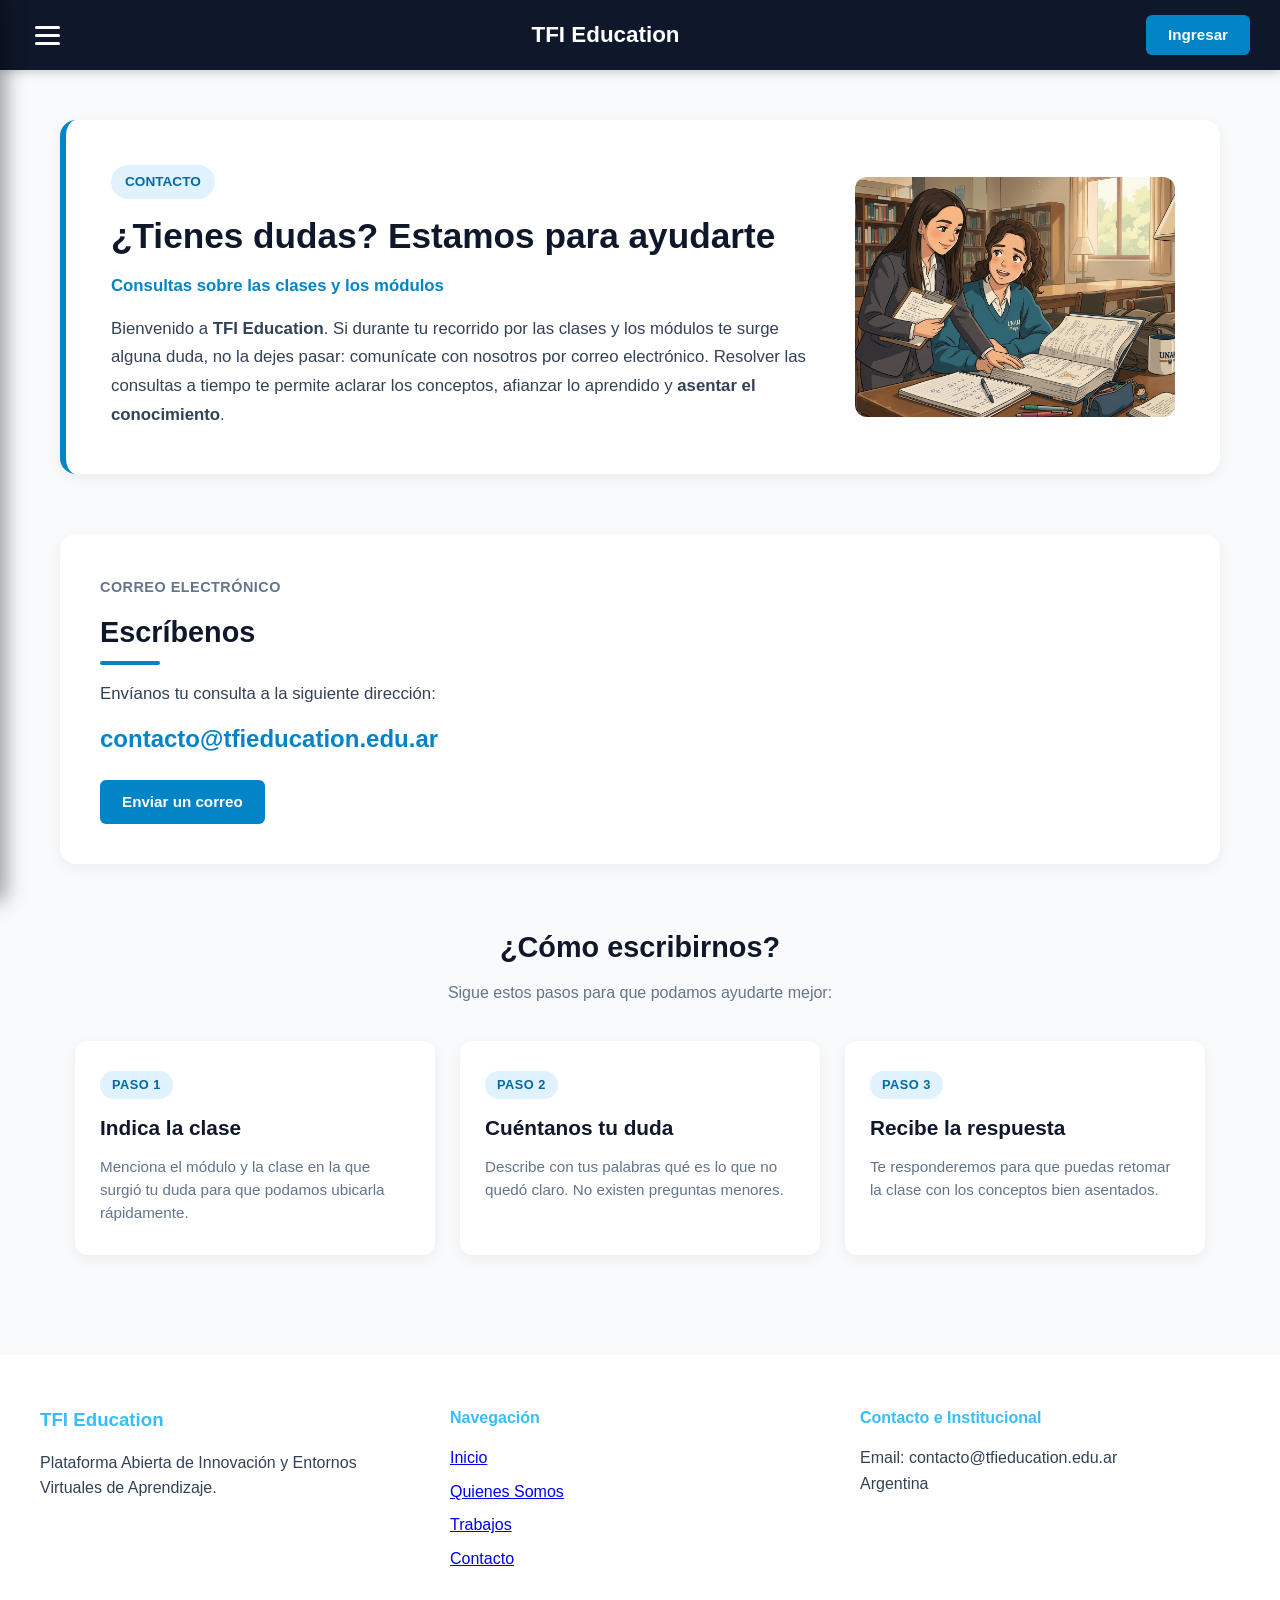
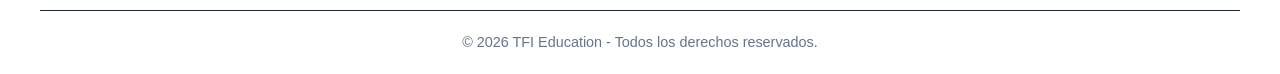
==== TFI-Education-Final-main ultimo/pages/contacto.html @ 7d3e0bdb "Primer commit: subiendo carpeta del proyecto" ====
<!DOCTYPE html>
<html lang="es">
<head>
    <meta charset="UTF-8">
    <meta name="viewport" content="width=device-width, initial-scale=1.0">
    <title>TFI-Education-Contacto</title>
    <link rel="stylesheet" href="../style/style.css">
    <link rel="stylesheet" href="../style/contacto.css">
</head>
<body>
    <input type="checkbox" id="toggle-menu" class="checkbox-menu">
    <header class="barra-superior">
        <label for="toggle-menu" class="btn-menu">
            <span class="linea"></span>
            <span class="linea"></span>
            <span class="linea"></span>
        </label>
        <h1 class="logo">TFI Education</h1>
        <a href="trabajos.html" class="btn-ingresar">Ingresar</a>
    </header>
    <aside class="panel-lateral">
        <label for="toggle-menu" class="btn-cerrar">&times;</label>
        <h2 class="titulo-menu">Navegación</h2>
        <ul class="menu">
            <li class="menu_item"><a href="../index.html">Inicio</a></li>
            <li class="menu_item"><a href="somos.html">Quienes Somos</a></li>
            <li class="menu_item"><a href="trabajos.html">Trabajos</a></li>
            <li class="menu_item active"><a href="contacto.html">Contacto</a></li>
        </ul>
        <div class="logo-ubi">
            <h3>TFI Education</h3>
            <h3>|</h3>
            <h3>Argentina</h3>
        </div>
    </aside>

    <main class="contenido-contacto">

        <section class="hero-seccion-contacto">
            <div class="hero-tarjeta-contacto">
                <div class="hero-texto-contacto">
                    <span class="etiqueta-contacto">Contacto</span>
                    <h2>¿Tienes dudas? Estamos para ayudarte</h2>
                    <h3>Consultas sobre las clases y los módulos</h3>
                    <p>Bienvenido a <strong>TFI Education</strong>. Si durante tu recorrido por las clases y los módulos te surge alguna duda, no la dejes pasar: comunícate con nosotros por correo electrónico. Resolver las consultas a tiempo te permite aclarar los conceptos, afianzar lo aprendido y <strong>asentar el conocimiento</strong>.</p>
                </div>
                <div class="hero-imagen-contacto">
                    <img src="../images/consulta-1.png" alt="Alumna consulta a su docente">
                </div>
            </div>
        </section>

        <section class="contacto-seccion-correo">
            <div class="contacto-bloque">
                <span class="contacto-nivel">Correo electrónico</span>
                <h3>Escríbenos</h3>
                <p>Envíanos tu consulta a la siguiente dirección:</p>
                <p class="correo-texto">contacto@tfieducation.edu.ar</p>
                <a href="mailto:contacto@tfieducation.edu.ar?subject=Consulta%20desde%20TFI%20Education" class="btn-correo">Enviar un correo</a>
            </div>

        </section>

        <section class="seccion-pasos">
            <h3 class="seccion-titulo">¿Cómo escribirnos?</h3>
            <p class="seccion-subtitulo">Sigue estos pasos para que podamos ayudarte mejor:</p>

            <div class="contenedor-pasos">

                <article class="tarjeta-paso">
                    <span class="paso-numero">Paso 1</span>
                    <h4 class="paso-titulo">Indica la clase</h4>
                    <p class="paso-descripcion">Menciona el módulo y la clase en la que surgió tu duda para que podamos ubicarla rápidamente.</p>
                </article>

                <article class="tarjeta-paso">
                    <span class="paso-numero">Paso 2</span>
                    <h4 class="paso-titulo">Cuéntanos tu duda</h4>
                    <p class="paso-descripcion">Describe con tus palabras qué es lo que no quedó claro. No existen preguntas menores.</p>
                </article>

                <article class="tarjeta-paso">
                    <span class="paso-numero">Paso 3</span>
                    <h4 class="paso-titulo">Recibe la respuesta</h4>
                    <p class="paso-descripcion">Te responderemos para que puedas retomar la clase con los conceptos bien asentados.</p>
                </article>

            </div>
        </section>

    </main>

    <footer class="pie-pagina">
        <div class="contenido-footer">
            <div class="columna-footer">
                <h3>TFI Education</h3>
                <p>Plataforma Abierta de Innovación y Entornos Virtuales de Aprendizaje.</p>
            </div>
            <div class="columna-footer">
                <h4>Navegación</h4>
                <ul>
                    <li><a href="../index.html">Inicio</a></li>
                    <li><a href="somos.html">Quienes Somos</a></li>
                    <li><a href="trabajos.html">Trabajos</a></li>
                    <li><a href="contacto.html">Contacto</a></li>
                </ul>
            </div>
            <div class="columna-footer">
                <h4>Contacto e Institucional</h4>
                <p>Email: contacto@tfieducation.edu.ar</p>
                <p>Argentina</p>
            </div>
        </div>
        <div class="copyright-footer">
            <p>&copy; 2026 TFI Education - Todos los derechos reservados.</p>
        </div>
    </footer>
</body>
</html>
---- TFI-Education-Final-main ultimo/style/style.css ----
@import url();
* {margin: 0; padding: 0; box-sizing: border-box; }

.fondo-azul-metalizado{
    background: linear-gradient(135deg, #0d1b2a 0%, #1b4965 30%, #62b6cb 50%, #1b4965 70%, #0d1b2a 100%);
}
    
:root {
    --color-principal: #0f172a;
    --color-secundario: #1e293b;
    --color-acento: #38bdf8;
    --color-acento-hover: #0284c7;
    --color-fondo: #f8fafc;
    --color-tarjeta: #ffffff;
    --color-texto: #334155;
    --color-texto-suave: #64748b;
    --color-blanco: #ffffff;
    --fuente-base: 'Montserrat', sans-serif;
    --sombra-suave: 0 4px 15px rgba(0, 0, 0, 0.06);
    --sombra-hover: 0 10px 25px rgba(0, 0, 0, 0.12);
}

body{
    font-family: var(--fuente-base);
    background-color: var(--color-fondo);
    color: var(--color-texto);
    line-height: 1.6;
    overflow-x: hidden;
}

.logo {
    font-size: 1.4rem;
    font-weight: 700;
    color: var(--color-blanco);
    white-space: nowrap;
}

/*Menú*/
.checkbox-menu{display: none;}

.barra-superior{
    display: flex; 
    justify-content: space-between;
    align-items: center; 
    background-color: var(--color-principal);
    color: var(--color-blanco);  
    padding: 15px 30px;
    position: sticky;
    top: 0;
    z-index: 90;
    box-shadow: 0 2px 10px rgba(0, 0, 0, 0.2);
    gap: 20px;
}

.btn-menu{
    display: flex; 
    flex-direction: column; 
    gap: 5px;
    cursor: pointer;
    padding: 5px;
}
.btn-menu .linea{
    width: 25px; 
    height: 3px; 
    background-color: var(--color-blanco); 
    border-radius: 2px;
    transition: background-color 0.3s ease;
}

.btn-ingresar{
    color: var(--color-blanco);
    background-color: var(--color-acento-hover);
    text-decoration: none;
    font-weight: 600;
    font-size: 0.95rem;
    padding: 8px 22px;
    border-radius: 6px;
    transition: background-color 0.3s ease, transfomr 0.2s ease;
}

.btn-ingresar:hover {
    background-color: var(--color-acento);
    color: var(--color-principal);
    transform: translateY(-2px);
}

.btn-ingresar:active {
    transform: translateY(0);
}

/*Panel lateral Menú*/
.panel-lateral{
    position: fixed; 
    top: 0; 
    left: 0; 
    width: 280px; 
    height: 100vh; 
    background-color: var(--color-principal); 
    color: var(--color-blanco); 
    padding: 40px 25px; 
    z-index: 100; 
    transform: translateX(-100%); 
    transition: transform 0.4s ease-in-out; 
    box-shadow: 5px 0 20px rgba(0, 0, 0, 0.4);
    display: flex;
    flex-direction: column;
}

.checkbox-menu:checked ~ .panel-lateral{transform: translateX(0);}

.btn-cerrar{
    position: absolute; 
    top: 15px; 
    right: 20px; 
    font-size: 2rem; 
    cursor: pointer; 
    color: var(--color-texto-suave); 
    transition: color 0.3s ease;
}
.btn-cerrar:hover{color: var(--color-acento);}

.titulo-menu{
    font-size: 1.2rem;
    color: var(--color-acento);
    margin-bottom: 25px;
    border-bottom: 1px solid var(--color-secundario);
    padding-bottom: 10px;
}

/*Item Menú*/
.menu{
    list-style: none; 
    display: flex;
    flex-direction: column;
    gap: 15px;
}
.menu_item{margin-inline: 10px; margin-block: 10px;}
.menu_item li{margin-bottom: 20px;}
.menu_item a{
    color: var(--color-blanco); 
    text-decoration: none; 
    font-size: 1rem;
    font-weight: 500; 
    display: block;
    padding: 8px 12px;
    border-radius: 6px; 
    transition: background-color 0.3s ease, color o.3s ease;
}
.menu_item a:hover{
    color: var(--color-acento); 
    transform: translateX(5px);
}

/*Marca inferior*/
.logo-ubi{
    display: flex;
    align-items: center;
    gap: 10px;
    margin-top: auto;
    padding-top: 20px;
    border-top: 1px solid var(--color-secundario);
}
.logo-ubi h3{
    font-size: 1rem;
    font-weight: 600;
    color: var(--color-acento);
}

.pie-pagina{
    background-color: var(--color-blanco);
    padding: 50px 20px 20px 20px;
    margin-top: 50px;
}

.contenido-footer{
    max-width: 1200px;
    margin: 0 auto;
    display: flex;
    justify-content: space-between;
    flex-wrap: wrap;
    gap: 30px;
    padding-bottom: 30px;
    border-bottom: 1px solid var(--color-secundario);
}

.columna-footer{flex: 1; min-width: 220px;}
.columna-footer h3, .columna-footer h4{color: var(--color-acento);margin-bottom: 15px;}
.columna-footer ul{list-style: none;}
.columna-footer ul li{margin-bottom: 8px;}
.columna-footer a:hover{color: var(--color-acento);}
.copyright-footer{
    text-align: center;
    padding-top: 20px;
    font-size: 0.9rem;
    color: var(--color-texto-suave);
}
---- TFI-Education-Final-main ultimo/style/contacto.css ----
/*Estilo*/
.contenido-contacto{
    max-width: 1200px;
    margin: 0 auto;
    padding: 50px 20px;
    display: flex;
    flex-direction: column;
    gap: 60px;
}

/*1- Seccion Hero*/

.hero-seccion-contacto{
    background-color: var(--color-tarjeta);
    padding: 45px;
    border-radius: 16px;
    box-shadow: var(--sombra-suave);
    border-left: 6px solid var(--color-acento-hover);
}

.hero-tarjeta-contacto{
    display: flex;
    flex-direction: row;
    align-items: center;
    justify-content: space-between;
    gap: 40px;
}

.hero-texto-contacto{
    flex: 1;
    display: flex;
    flex-direction: column;
    gap: 15px;
}

.hero-imagen-contacto{
    flex: 0 0 320px;
    display: flex;
    justify-content: center;
    align-items: center;
}

.hero-imagen-contacto img{
    width: 100%;
    max-width: 320px;
    height: auto;
    object-fit: contain;
    border-radius: 12px;
}

.etiqueta-contacto{
    display: inline-block;
    align-self: flex-start;
    background-color: #e0f2fe;
    color: #0369a1;
    font-size: 0.85rem;
    font-weight: 700;
    padding: 6px 14px;
    border-radius: 20px;
    text-transform: uppercase;
}

.hero-seccion-contacto h2{
    font-size: 2.2rem;
    color: var(--color-principal);
    line-height: 1.25;
}

.hero-seccion-contacto h3{
    font-size: 1.05rem;
    font-weight: 600;
    color: var(--color-acento-hover);
}

.hero-seccion-contacto p{
    font-size: 1.05rem;
    color: var(--color-texto);
    line-height: 1.7;
}

/*2- Correo*/

.contacto-seccion-correo{
    background-color: var(--color-tarjeta);
    padding: 40px;
    border-radius: 16px;
    box-shadow: var(--sombra-suave);
}

.contacto-nivel{
    display: inline-block;
    font-size: 0.9rem;
    font-weight: 600;
    color: var(--color-texto-suave);
    margin-bottom: 10px;
    text-transform: uppercase;
    letter-spacing: 0.5px;
}

.contacto-bloque h3{
    font-size: 1.8rem;
    color: var(--color-principal);
    margin-bottom: 15px;
    position: relative;
    padding-bottom: 10px;
}

.contacto-bloque h3::after {
    content: '';
    position: absolute;
    bottom: 0;
    left: 0;
    width: 60px;
    height: 4px;
    background-color: var(--color-acento-hover);
    border-radius: 2px;
}

.contacto-bloque p{
    font-size: 1.05rem;
    color: var(--color-texto);
    line-height: 1.7;
}

.contacto-bloque .correo-texto{
    font-size: 1.5rem;
    font-weight: 700;
    color: var(--color-acento-hover);
    margin: 10px 0 20px;
    word-break: break-all;
}

/*Botón del correo*/

.btn-correo{
    display: inline-block;
    padding: 10px 22px;
    border-radius: 6px;
    font-size: 0.95rem;
    font-weight: 600;
    text-decoration: none;
    background-color: var(--color-acento-hover);
    color: var(--color-blanco);
    transition: background-color 0.3s ease, color 0.3s ease;
}

.btn-correo:hover{
    background-color: var(--color-acento);
    color: var(--color-principal);
}

/*3- Tarjetas Pasos*/

.seccion-pasos .seccion-titulo{
    font-size: 1.8rem;
    color: var(--color-principal);
    margin-bottom: 10px;
    text-align: center;
}

.seccion-pasos .seccion-subtitulo{
    text-align: center;
    color: var(--color-texto-suave);
    margin-bottom: 35px;
}

.contenedor-pasos{
    display: flex;
    flex-direction: row;
    justify-content: center;
    gap: 25px;
    flex-wrap: wrap;
}

/*Estructura Tarjeta*/

.tarjeta-paso{
    flex: 1;
    min-width: 260px;
    max-width: 360px;
    background-color: var(--color-tarjeta);
    border-radius: 12px;
    padding: 30px 25px;
    box-shadow: var(--sombra-suave);
    display: flex;
    flex-direction: column;
    gap: 12px;
    transition: transform 0.4s ease, box-shadow 0.4s ease;
}

.tarjeta-paso:hover{
    transform: translateY(-6px);
    box-shadow: var(--sombra-hover);
}

/*Número / Badge*/

.paso-numero{
    align-self: flex-start;
    display: inline-block;
    padding: 4px 12px;
    border-radius: 20px;
    font-size: 0.8rem;
    font-weight: 700;
    text-transform: uppercase;
    letter-spacing: 0.5px;
    background-color: #e0f2fe;
    color: #0369a1;
}

/*Contenido de la tarjeta*/

.paso-titulo{
    font-size: 1.3rem;
    color: var(--color-principal);
    font-weight: 700;
    margin: 0;
}

.paso-descripcion{
    font-size: 0.95rem;
    color: var(--color-texto-suave);
    line-height: 1.5;
    margin: 0;
}

/*4- Adaptabilidad Movil*/

@media (max-width: 900px){
    .hero-tarjeta-contacto{
        flex-direction: column;
        gap: 25px;
    }

    .hero-imagen-contacto{
        flex: none;
        width: 100%;
    }

    .hero-imagen-contacto img{
        max-width: 240px;
    }

    .tarjeta-paso{
        max-width: 100%;
    }

    .paso-titulo{
        font-size: 1.2rem;
    }

    .paso-descripcion{
        font-size: 0.9rem;
    }
}

@media (max-width: 600px){
    .contenido-contacto{
        padding: 20px 12px;
        gap: 40px;
    }

    .hero-seccion-contacto, .contacto-seccion-correo{
        padding: 25px 20px;
    }

    .hero-seccion-contacto h2{
        font-size: 1.7rem;
    }

    .contacto-bloque .correo-texto{
        font-size: 1.1rem;
    }
}
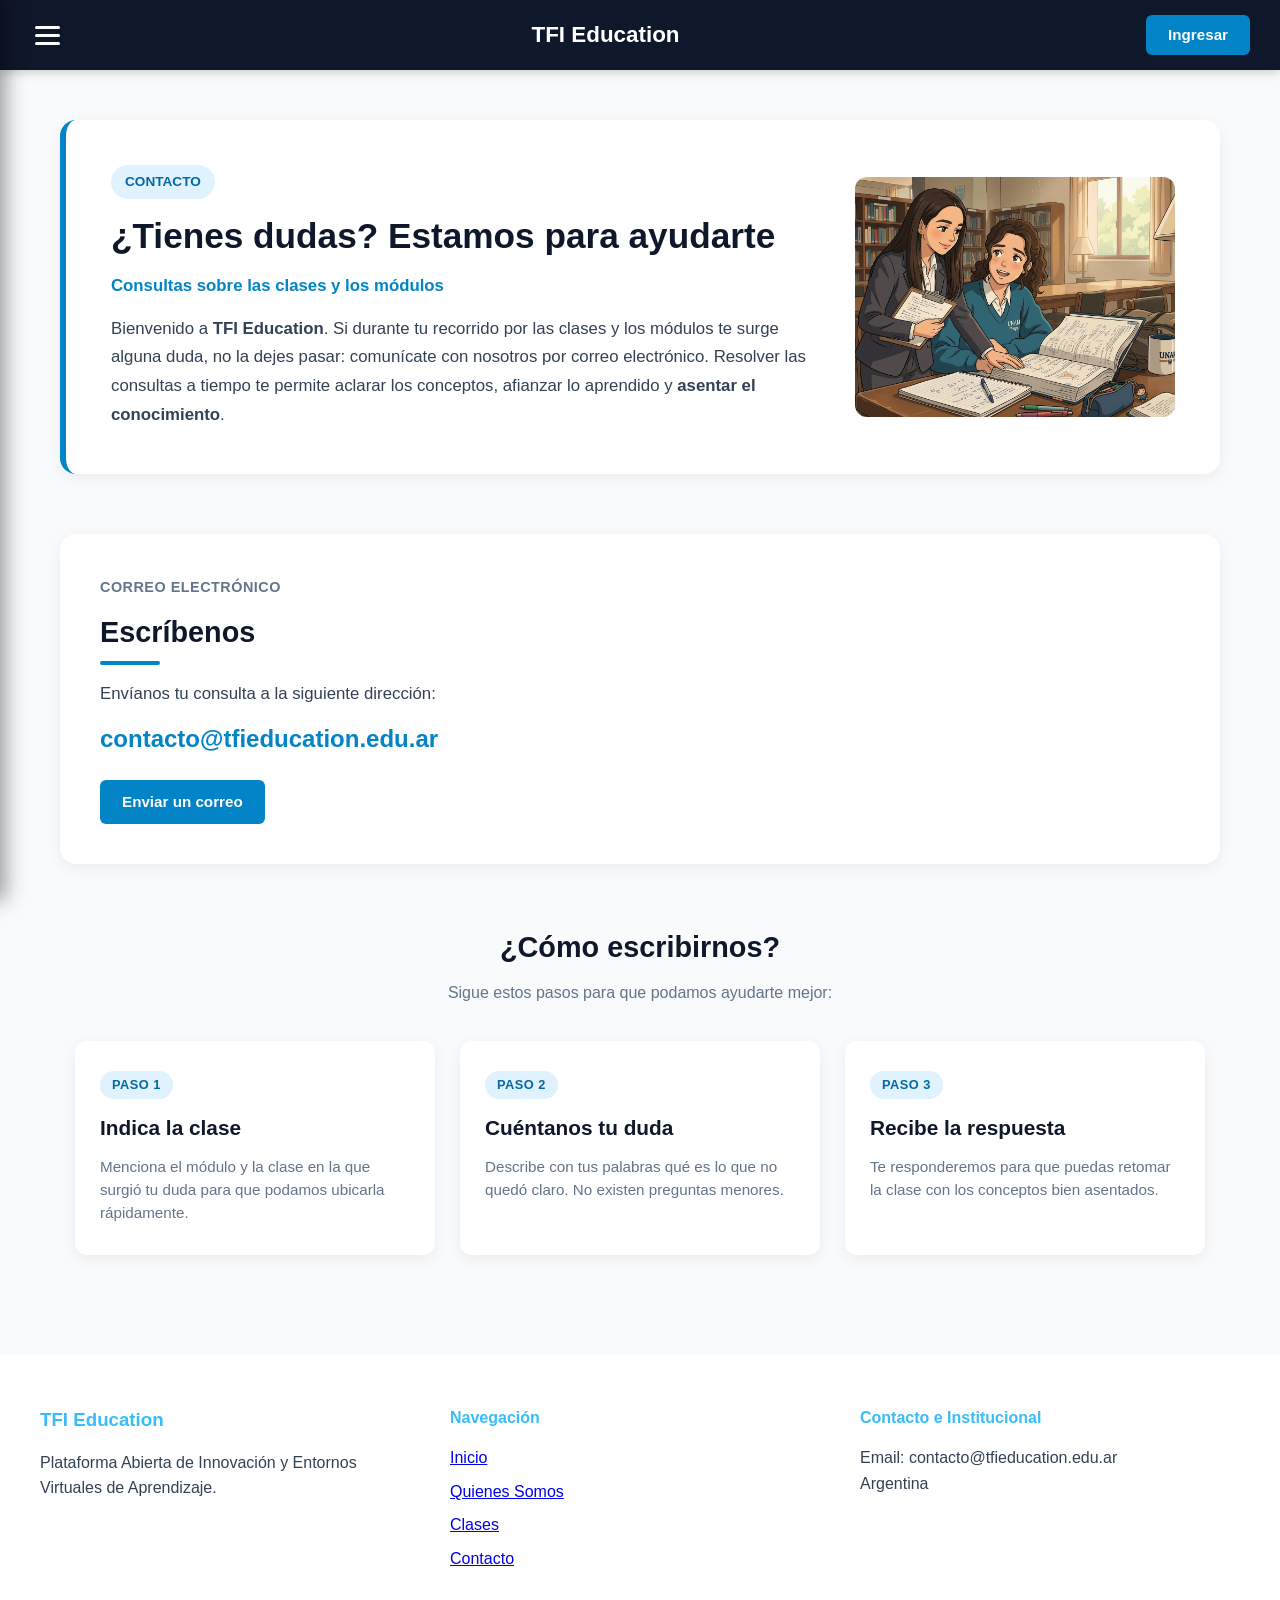
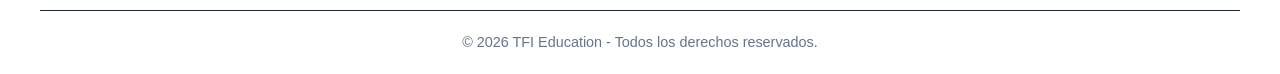
==== commit 9ba092c2: "Mis modificaciones de INICIO PROPUESTA CLASES" ====
--- a/TFI-Education-Final-main ultimo/pages/contacto.html
+++ b/TFI-Education-Final-main ultimo/pages/contacto.html
@@ -24,7 +24,7 @@
         <ul class="menu">
             <li class="menu_item"><a href="../index.html">Inicio</a></li>
             <li class="menu_item"><a href="somos.html">Quienes Somos</a></li>
-            <li class="menu_item"><a href="trabajos.html">Trabajos</a></li>
+            <li class="menu_item"><a href="clases.html">Clases</a></li>
             <li class="menu_item active"><a href="contacto.html">Contacto</a></li>
         </ul>
         <div class="logo-ubi">
@@ -101,7 +101,7 @@
                 <ul>
                     <li><a href="../index.html">Inicio</a></li>
                     <li><a href="somos.html">Quienes Somos</a></li>
-                    <li><a href="trabajos.html">Trabajos</a></li>
+                    <li><a href="clases.html">Clases</a></li>
                     <li><a href="contacto.html">Contacto</a></li>
                 </ul>
             </div>
